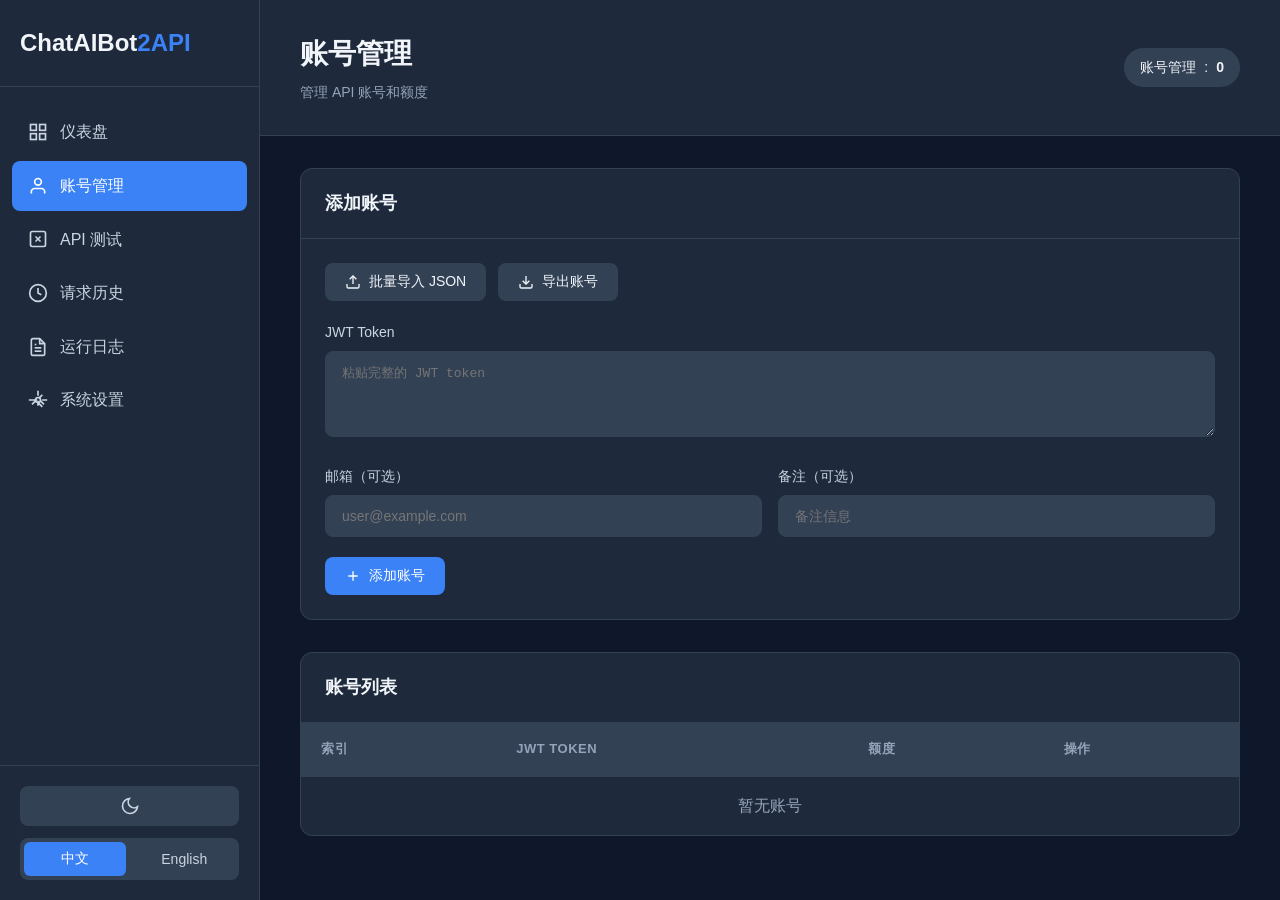
==== web/accounts.html @ 40c0797c "Initial commit: ChatAIBot 2API v2.0.0 Features: - OpenAI compatible API for image generation - Web m" ====
<!DOCTYPE html>
<html lang="zh-CN">
<head>
  <meta charset="UTF-8">
  <meta name="viewport" content="width=device-width, initial-scale=1.0">
  <title>Account Management - ChatAIBot 2API</title>
  <link rel="stylesheet" href="css/style.css">
</head>
<body>
  <div class="app-container">
    <!-- Sidebar -->
    <aside class="sidebar">
      <div class="sidebar-header">
        <h1 class="logo">ChatAIBot<span>2API</span></h1>
      </div>

      <nav class="sidebar-nav">
        <a href="dashboard.html" class="nav-item">
          <svg width="20" height="20" viewBox="0 0 24 24" fill="none" stroke="currentColor" stroke-width="2">
            <rect x="3" y="3" width="7" height="7"></rect>
            <rect x="14" y="3" width="7" height="7"></rect>
            <rect x="14" y="14" width="7" height="7"></rect>
            <rect x="3" y="14" width="7" height="7"></rect>
          </svg>
          <span data-i18n="nav.dashboard">仪表盘</span>
        </a>

        <a href="accounts.html" class="nav-item active">
          <svg width="20" height="20" viewBox="0 0 24 24" fill="none" stroke="currentColor" stroke-width="2">
            <path d="M20 21v-2a4 4 0 0 0-4-4H8a4 4 0 0 0-4 4v2"></path>
            <circle cx="12" cy="7" r="4"></circle>
          </svg>
          <span data-i18n="nav.accounts">账号管理</span>
        </a>

        <a href="playground.html" class="nav-item">
          <svg width="20" height="20" viewBox="0 0 24 24" fill="none" stroke="currentColor" stroke-width="2">
            <rect x="3" y="3" width="18" height="18" rx="2" ry="2"></rect>
            <line x1="9" y1="9" x2="15" y2="15"></line>
            <line x1="15" y1="9" x2="9" y2="15"></line>
          </svg>
          <span data-i18n="nav.playground">API 测试</span>
        </a>

        <a href="history.html" class="nav-item">
          <svg width="20" height="20" viewBox="0 0 24 24" fill="none" stroke="currentColor" stroke-width="2">
            <circle cx="12" cy="12" r="10"></circle>
            <polyline points="12 6 12 12 16 14"></polyline>
          </svg>
          <span>请求历史</span>
        </a>

        <a href="logs.html" class="nav-item">
          <svg width="20" height="20" viewBox="0 0 24 24" fill="none" stroke="currentColor" stroke-width="2">
            <path d="M14 2H6a2 2 0 0 0-2 2v16a2 2 0 0 0 2 2h12a2 2 0 0 0 2-2V8z"></path>
            <polyline points="14 2 14 8 20 8"></polyline>
            <line x1="16" y1="13" x2="8" y2="13"></line>
            <line x1="16" y1="17" x2="8" y2="17"></line>
            <polyline points="10 9 9 9 8 9"></polyline>
          </svg>
          <span data-i18n="nav.logs">运行日志</span>
        </a>

        <a href="settings.html" class="nav-item">
          <svg width="20" height="20" viewBox="0 0 24 24" fill="none" stroke="currentColor" stroke-width="2">
            <circle cx="12" cy="12" r="3"></circle>
            <path d="M12 1v6m0 6v6m5.2-13.2l-4.2 4.2m0 6l4.2 4.2M23 12h-6m-6 0H1m18.2 5.2l-4.2-4.2m-6 0l-4.2 4.2"></path>
          </svg>
          <span data-i18n="nav.settings">系统设置</span>
        </a>
      </nav>

      <div class="sidebar-footer">
        <div class="theme-switch" id="theme-switch">
          <svg width="20" height="20" viewBox="0 0 24 24" fill="none" stroke="currentColor" stroke-width="2">
            <path d="M21 12.79A9 9 0 1 1 11.21 3 7 7 0 0 0 21 12.79z"></path>
          </svg>
        </div>

        <div class="lang-switch">
          <button class="lang-btn active" data-lang="zh">中文</button>
          <button class="lang-btn" data-lang="en">English</button>
        </div>
      </div>
    </aside>

    <!-- Main Content -->
    <main class="main-content">
      <header class="page-header">
        <div>
          <h2 data-i18n="accounts.title">账号管理</h2>
          <p data-i18n="accounts.subtitle">管理 API 账号和额度</p>
        </div>
        <div class="header-actions">
          <span class="status-badge" id="account-count">
            <span data-i18n="accounts.title">账号</span>: <strong>0</strong>
          </span>
        </div>
      </header>

      <div class="content-wrapper">
        <!-- Add Account Form -->
        <div class="chart-card" style="margin-bottom: 32px;">
          <div class="card-header">
            <h3 data-i18n="accounts.add_account">添加账号</h3>
          </div>
          <div class="chart-content">
            <!-- 批量导入按钮 -->
            <div style="display: flex; gap: 12px; margin-bottom: 20px;">
              <button class="btn btn-secondary" onclick="document.getElementById('batch-import-input').click()">
                <svg width="16" height="16" viewBox="0 0 24 24" fill="none" stroke="currentColor" stroke-width="2">
                  <path d="M21 15v4a2 2 0 0 1-2 2H5a2 2 0 0 1-2-2v-4"></path>
                  <polyline points="17 8 12 3 7 8"></polyline>
                  <line x1="12" y1="3" x2="12" y2="15"></line>
                </svg>
                批量导入 JSON
              </button>
              <input type="file" id="batch-import-input" accept=".json" style="display: none;" onchange="importAccounts(event)">

              <button class="btn btn-secondary" onclick="exportAccounts()">
                <svg width="16" height="16" viewBox="0 0 24 24" fill="none" stroke="currentColor" stroke-width="2">
                  <path d="M21 15v4a2 2 0 0 1-2 2H5a2 2 0 0 1-2-2v-4"></path>
                  <polyline points="7 10 12 15 17 10"></polyline>
                  <line x1="12" y1="15" x2="12" y2="3"></line>
                </svg>
                导出账号
              </button>
            </div>

            <form id="add-account-form">
              <div class="form-group">
                <label data-i18n="accounts.jwt_token">JWT Token</label>
                <textarea
                  id="jwt-input"
                  rows="4"
                  data-i18n-placeholder="accounts.jwt_placeholder"
                  placeholder="粘贴完整的 JWT token"
                  required
                  style="font-family: 'Courier New', monospace; font-size: 13px;"
                ></textarea>
              </div>

              <div style="display: grid; grid-template-columns: 1fr 1fr; gap: 16px;">
                <div class="form-group">
                  <label data-i18n="accounts.email">邮箱（可选）</label>
                  <input type="text" id="email-input" placeholder="user@example.com">
                </div>

                <div class="form-group">
                  <label data-i18n="accounts.note">备注（可选）</label>
                  <input type="text" id="note-input" placeholder="备注信息">
                </div>
              </div>

              <button type="submit" class="btn btn-primary">
                <svg width="16" height="16" viewBox="0 0 24 24" fill="none" stroke="currentColor" stroke-width="2">
                  <line x1="12" y1="5" x2="12" y2="19"></line>
                  <line x1="5" y1="12" x2="19" y2="12"></line>
                </svg>
                <span data-i18n="accounts.submit">添加账号</span>
              </button>
            </form>
          </div>
        </div>

        <!-- Account List -->
        <div class="table-container">
          <div class="card-header">
            <h3 data-i18n="accounts.account_list">账号列表</h3>
          </div>
          <table>
            <thead>
              <tr>
                <th data-i18n="accounts.index">索引</th>
                <th>JWT Token</th>
                <th data-i18n="accounts.quota">额度</th>
                <th data-i18n="accounts.actions">操作</th>
              </tr>
            </thead>
            <tbody id="accounts-table-body">
              <tr>
                <td colspan="4" style="text-align: center; color: var(--text-muted);">
                  <span data-i18n="accounts.no_accounts">暂无账号</span>
                </td>
              </tr>
            </tbody>
          </table>
        </div>
      </div>
    </main>
  </div>

  <script src="js/theme.js"></script>
  <script src="js/i18n.js"></script>
  <script src="js/api.js"></script>
  <script src="js/accounts.js"></script>
</body>
</html>
---- web/css/style.css ----
:root {
  --primary: #3b82f6;
  --primary-dark: #2563eb;
  --success: #10b981;
  --warning: #f59e0b;
  --danger: #ef4444;
  --purple: #8b5cf6;
  --bg-primary: #0f172a;
  --bg-secondary: #1e293b;
  --bg-tertiary: #334155;
  --text-primary: #f1f5f9;
  --text-secondary: #cbd5e1;
  --text-muted: #94a3b8;
  --border: #334155;
  --shadow: 0 4px 6px -1px rgba(0, 0, 0, 0.3);
  --shadow-lg: 0 10px 15px -3px rgba(0, 0, 0, 0.4);
}

/* Light Theme */
[data-theme="light"] {
  --bg-primary: #f8fafc;
  --bg-secondary: #ffffff;
  --bg-tertiary: #f1f5f9;
  --text-primary: #0f172a;
  --text-secondary: #475569;
  --text-muted: #64748b;
  --border: #e2e8f0;
  --shadow: 0 4px 6px -1px rgba(0, 0, 0, 0.1);
  --shadow-lg: 0 10px 15px -3px rgba(0, 0, 0, 0.15);
}

* {
  margin: 0;
  padding: 0;
  box-sizing: border-box;
}

body {
  font-family: -apple-system, BlinkMacSystemFont, 'Segoe UI', Roboto, 'Helvetica Neue', Arial, sans-serif;
  background: var(--bg-primary);
  color: var(--text-primary);
  line-height: 1.6;
}

.app-container {
  display: flex;
  min-height: 100vh;
}

/* Sidebar */
.sidebar {
  width: 260px;
  background: var(--bg-secondary);
  border-right: 1px solid var(--border);
  display: flex;
  flex-direction: column;
  position: fixed;
  height: 100vh;
  overflow-y: auto;
}

.sidebar-header {
  padding: 24px 20px;
  border-bottom: 1px solid var(--border);
}

.logo {
  font-size: 24px;
  font-weight: 700;
  color: var(--text-primary);
}

.logo span {
  color: var(--primary);
}

.sidebar-nav {
  flex: 1;
  padding: 20px 12px;
}

.nav-item {
  display: flex;
  align-items: center;
  gap: 12px;
  padding: 12px 16px;
  color: var(--text-secondary);
  text-decoration: none;
  border-radius: 8px;
  margin-bottom: 4px;
  transition: all 0.2s;
}

.nav-item:hover {
  background: var(--bg-tertiary);
  color: var(--text-primary);
}

.nav-item.active {
  background: var(--primary);
  color: white;
}

.nav-item svg {
  flex-shrink: 0;
}

.sidebar-footer {
  padding: 20px;
  border-top: 1px solid var(--border);
}

.theme-switch {
  display: flex;
  align-items: center;
  justify-content: center;
  gap: 8px;
  padding: 10px;
  background: var(--bg-tertiary);
  border-radius: 8px;
  margin-bottom: 12px;
  cursor: pointer;
  transition: all 0.2s;
}

.theme-switch:hover {
  background: var(--border);
}

.theme-switch svg {
  width: 20px;
  height: 20px;
  color: var(--text-secondary);
}

.lang-switch {
  display: flex;
  gap: 8px;
  background: var(--bg-tertiary);
  padding: 4px;
  border-radius: 8px;
}

.lang-btn {
  flex: 1;
  padding: 8px 12px;
  border: none;
  background: transparent;
  color: var(--text-secondary);
  border-radius: 6px;
  cursor: pointer;
  font-size: 14px;
  transition: all 0.2s;
}

.lang-btn:hover {
  color: var(--text-primary);
}

.lang-btn.active {
  background: var(--primary);
  color: white;
}

/* Main Content */
.main-content {
  flex: 1;
  margin-left: 260px;
  min-height: 100vh;
}

.page-header {
  padding: 32px 40px;
  background: var(--bg-secondary);
  border-bottom: 1px solid var(--border);
  display: flex;
  justify-content: space-between;
  align-items: center;
}

.page-header h2 {
  font-size: 28px;
  font-weight: 700;
  margin-bottom: 4px;
}

.page-header p {
  color: var(--text-muted);
  font-size: 14px;
}

.header-actions {
  display: flex;
  gap: 12px;
  align-items: center;
}

.status-badge {
  display: flex;
  align-items: center;
  gap: 8px;
  padding: 8px 16px;
  background: var(--bg-tertiary);
  border-radius: 20px;
  font-size: 14px;
}

.status-dot {
  width: 8px;
  height: 8px;
  border-radius: 50%;
  background: var(--text-muted);
  animation: pulse 2s infinite;
}

.status-badge.online .status-dot {
  background: var(--success);
}

@keyframes pulse {
  0%, 100% { opacity: 1; }
  50% { opacity: 0.5; }
}

.content-wrapper {
  padding: 32px 40px;
  max-width: 1600px;
}

/* Stats Grid */
.stats-grid {
  display: grid;
  grid-template-columns: repeat(auto-fit, minmax(250px, 1fr));
  gap: 20px;
  margin-bottom: 32px;
}

.stat-card {
  background: var(--bg-secondary);
  border: 1px solid var(--border);
  border-radius: 12px;
  padding: 24px;
  display: flex;
  gap: 16px;
  align-items: center;
  transition: transform 0.2s, box-shadow 0.2s;
}

.stat-card:hover {
  transform: translateY(-2px);
  box-shadow: var(--shadow-lg);
}

.stat-icon {
  width: 48px;
  height: 48px;
  border-radius: 12px;
  display: flex;
  align-items: center;
  justify-content: center;
}

.stat-icon.blue { background: rgba(59, 130, 246, 0.1); color: var(--primary); }
.stat-icon.green { background: rgba(16, 185, 129, 0.1); color: var(--success); }
.stat-icon.purple { background: rgba(139, 92, 246, 0.1); color: var(--purple); }
.stat-icon.orange { background: rgba(245, 158, 11, 0.1); color: var(--warning); }

.stat-content {
  flex: 1;
}

.stat-label {
  font-size: 14px;
  color: var(--text-muted);
  margin-bottom: 4px;
}

.stat-value {
  font-size: 28px;
  font-weight: 700;
  color: var(--text-primary);
}

/* Charts Row */
.charts-row {
  display: grid;
  grid-template-columns: repeat(auto-fit, minmax(400px, 1fr));
  gap: 20px;
  margin-bottom: 32px;
}

.chart-card {
  background: var(--bg-secondary);
  border: 1px solid var(--border);
  border-radius: 12px;
  overflow: hidden;
}

.card-header {
  padding: 20px 24px;
  border-bottom: 1px solid var(--border);
}

.card-header h3 {
  font-size: 18px;
  font-weight: 600;
}

.chart-content {
  padding: 24px;
}

.request-type-item {
  display: flex;
  justify-content: space-between;
  align-items: center;
  padding: 12px 0;
  border-bottom: 1px solid var(--border);
}

.request-type-item:last-child {
  border-bottom: none;
}

.type-label {
  display: flex;
  align-items: center;
  gap: 12px;
  color: var(--text-secondary);
}

.type-dot {
  width: 12px;
  height: 12px;
  border-radius: 50%;
}

.type-value {
  font-size: 20px;
  font-weight: 600;
  color: var(--text-primary);
}

.pool-info {
  display: grid;
  grid-template-columns: 1fr 1fr;
  gap: 16px;
  margin-bottom: 20px;
}

.pool-item {
  display: flex;
  flex-direction: column;
  gap: 8px;
  padding: 16px;
  background: var(--bg-tertiary);
  border-radius: 8px;
}

.pool-item span {
  font-size: 14px;
  color: var(--text-muted);
}

.pool-item strong {
  font-size: 24px;
  color: var(--text-primary);
}

.quota-display {
  padding: 16px;
  background: var(--bg-tertiary);
  border-radius: 8px;
}

.quota-label {
  font-size: 14px;
  color: var(--text-muted);
  margin-bottom: 12px;
}

.quota-chips {
  display: flex;
  flex-wrap: wrap;
  gap: 8px;
}

.quota-chip {
  padding: 6px 12px;
  background: var(--bg-primary);
  border: 1px solid var(--border);
  border-radius: 6px;
  font-size: 13px;
  font-weight: 500;
  color: var(--text-primary);
}

/* Info Card */
.info-card {
  background: var(--bg-secondary);
  border: 1px solid var(--border);
  border-radius: 12px;
  overflow: hidden;
}

.info-grid {
  display: grid;
  grid-template-columns: repeat(auto-fit, minmax(200px, 1fr));
  gap: 1px;
  background: var(--border);
}

.info-item {
  display: flex;
  flex-direction: column;
  gap: 8px;
  padding: 20px 24px;
  background: var(--bg-secondary);
}

.info-label {
  font-size: 14px;
  color: var(--text-muted);
}

.info-value {
  font-size: 16px;
  font-weight: 600;
  color: var(--text-primary);
}

/* Buttons */
.btn {
  padding: 10px 20px;
  border: none;
  border-radius: 8px;
  font-size: 14px;
  font-weight: 500;
  cursor: pointer;
  transition: all 0.2s;
  display: inline-flex;
  align-items: center;
  gap: 8px;
}

.btn-primary {
  background: var(--primary);
  color: white;
}

.btn-primary:hover {
  background: var(--primary-dark);
}

.btn-danger {
  background: var(--danger);
  color: white;
}

.btn-danger:hover {
  background: #dc2626;
}

.btn-secondary {
  background: var(--bg-tertiary);
  color: var(--text-primary);
}

.btn-secondary:hover {
  background: var(--border);
}

/* Form Elements */
input, textarea, select {
  width: 100%;
  padding: 12px 16px;
  background: var(--bg-tertiary);
  border: 1px solid var(--border);
  border-radius: 8px;
  color: var(--text-primary);
  font-size: 14px;
  transition: all 0.2s;
}

input:focus, textarea:focus, select:focus {
  outline: none;
  border-color: var(--primary);
  box-shadow: 0 0 0 3px rgba(59, 130, 246, 0.1);
}

label {
  display: block;
  margin-bottom: 8px;
  font-size: 14px;
  font-weight: 500;
  color: var(--text-secondary);
}

.form-group {
  margin-bottom: 20px;
}

/* Table */
.table-container {
  background: var(--bg-secondary);
  border: 1px solid var(--border);
  border-radius: 12px;
  overflow: hidden;
}

table {
  width: 100%;
  border-collapse: collapse;
}

thead {
  background: var(--bg-tertiary);
}

th {
  padding: 16px 20px;
  text-align: left;
  font-size: 13px;
  font-weight: 600;
  color: var(--text-muted);
  text-transform: uppercase;
  letter-spacing: 0.5px;
}

td {
  padding: 16px 20px;
  border-top: 1px solid var(--border);
  color: var(--text-secondary);
}

tr:hover {
  background: var(--bg-tertiary);
}

/* Responsive */
@media (max-width: 768px) {
  .sidebar {
    width: 70px;
  }

  .sidebar-header, .sidebar-footer {
    padding: 16px 12px;
  }

  .logo span, .nav-item span, .lang-switch {
    display: none;
  }

  .main-content {
    margin-left: 70px;
  }

  .page-header {
    padding: 20px;
  }

  .content-wrapper {
    padding: 20px;
  }

  .stats-grid, .charts-row {
    grid-template-columns: 1fr;
  }
}

/* Animations */
@keyframes slideIn {
  from {
    transform: translateX(100%);
    opacity: 0;
  }
  to {
    transform: translateX(0);
    opacity: 1;
  }
}

@keyframes slideOut {
  from {
    transform: translateX(0);
    opacity: 1;
  }
  to {
    transform: translateX(100%);
    opacity: 0;
  }
}

@keyframes spin {
  to {
    transform: rotate(360deg);
  }
}
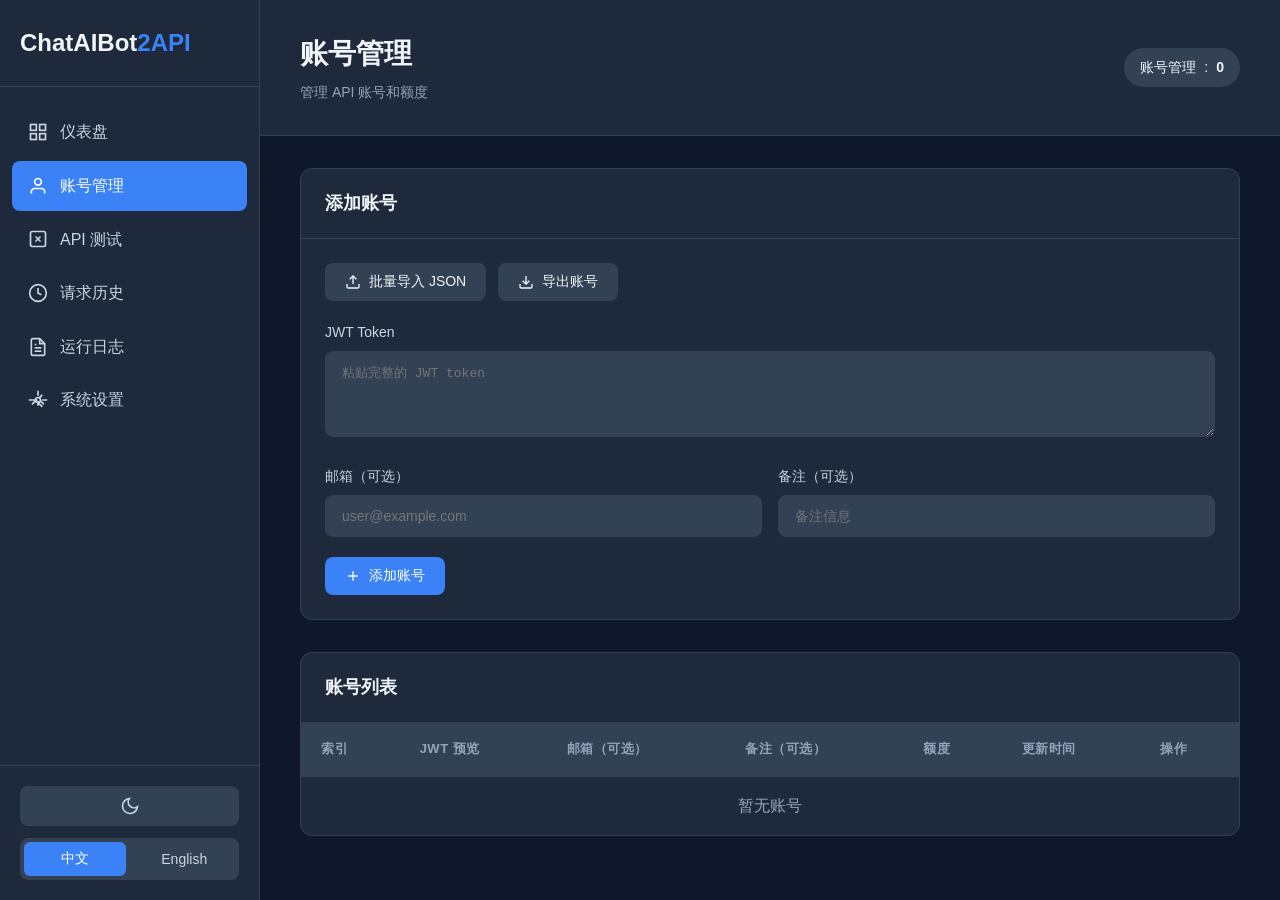
==== commit 69001198: "Improve account management and UI" ====
--- a/web/accounts.html
+++ b/web/accounts.html
@@ -172,14 +172,17 @@
             <thead>
               <tr>
                 <th data-i18n="accounts.index">索引</th>
-                <th>JWT Token</th>
+                <th data-i18n="accounts.jwt_preview">JWT 预览</th>
+                <th data-i18n="accounts.email">邮箱</th>
+                <th data-i18n="accounts.note">备注</th>
                 <th data-i18n="accounts.quota">额度</th>
+                <th data-i18n="accounts.updated_at">更新时间</th>
                 <th data-i18n="accounts.actions">操作</th>
               </tr>
             </thead>
             <tbody id="accounts-table-body">
               <tr>
-                <td colspan="4" style="text-align: center; color: var(--text-muted);">
+                <td colspan="7" style="text-align: center; color: var(--text-muted);">
                   <span data-i18n="accounts.no_accounts">暂无账号</span>
                 </td>
               </tr>
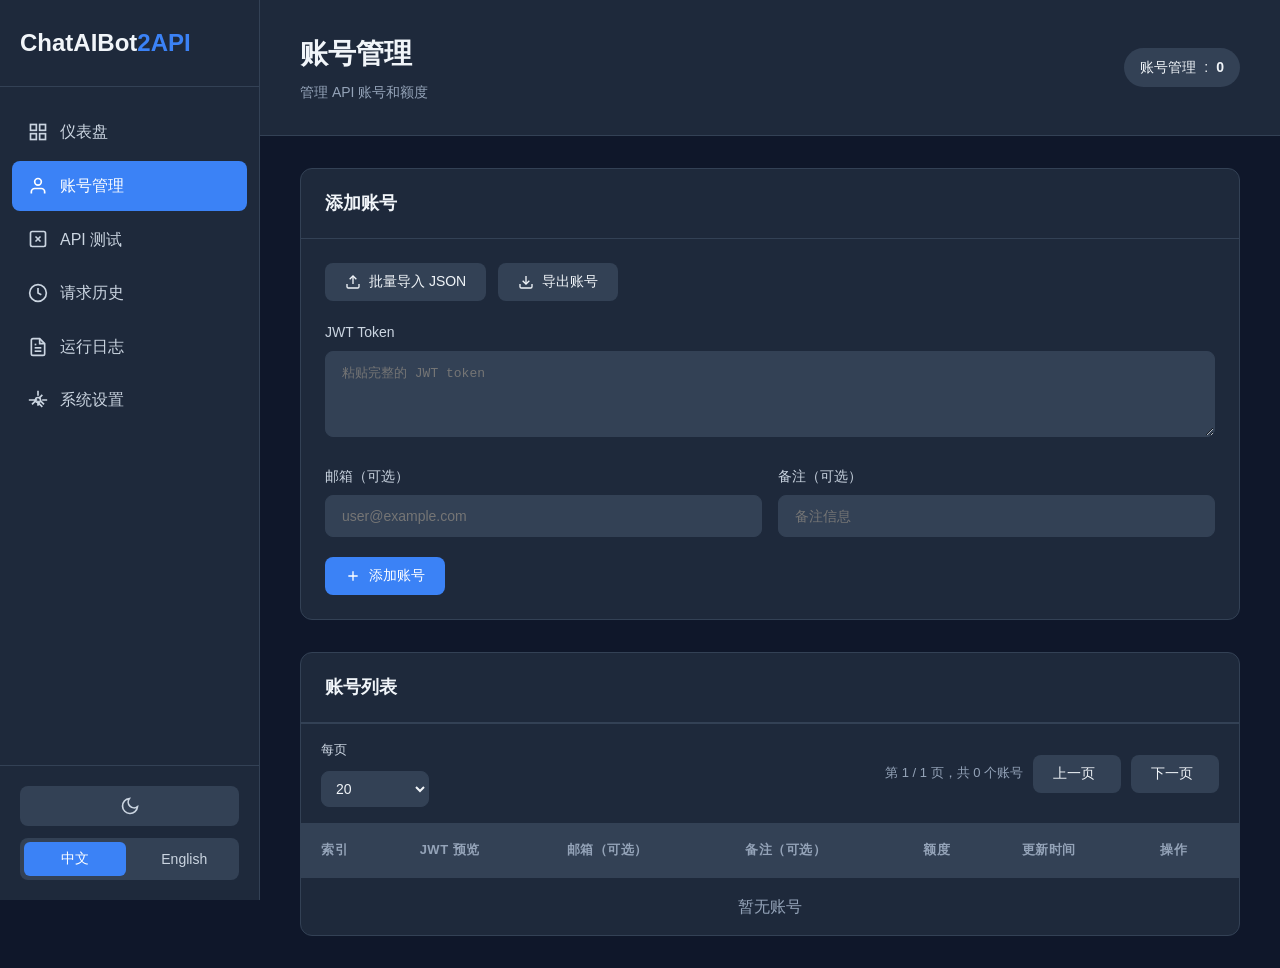
==== commit 17cdf502: "Add account pagination and persistent Docker storage" ====
--- a/web/accounts.html
+++ b/web/accounts.html
@@ -100,14 +100,14 @@
 
       <div class="content-wrapper">
         <!-- Add Account Form -->
-        <div class="chart-card" style="margin-bottom: 32px;">
+        <div class="chart-card chart-card-spaced">
           <div class="card-header">
             <h3 data-i18n="accounts.add_account">添加账号</h3>
           </div>
           <div class="chart-content">
             <!-- 批量导入按钮 -->
-            <div style="display: flex; gap: 12px; margin-bottom: 20px;">
-              <button class="btn btn-secondary" onclick="document.getElementById('batch-import-input').click()">
+            <div class="actions-row">
+              <button class="btn btn-secondary" id="import-accounts-btn">
                 <svg width="16" height="16" viewBox="0 0 24 24" fill="none" stroke="currentColor" stroke-width="2">
                   <path d="M21 15v4a2 2 0 0 1-2 2H5a2 2 0 0 1-2-2v-4"></path>
                   <polyline points="17 8 12 3 7 8"></polyline>
@@ -115,9 +115,9 @@
                 </svg>
                 批量导入 JSON
               </button>
-              <input type="file" id="batch-import-input" accept=".json" style="display: none;" onchange="importAccounts(event)">
-
-              <button class="btn btn-secondary" onclick="exportAccounts()">
+              <input type="file" id="batch-import-input" accept=".json" class="hidden-file-input">
+
+              <button class="btn btn-secondary" id="export-accounts-btn">
                 <svg width="16" height="16" viewBox="0 0 24 24" fill="none" stroke="currentColor" stroke-width="2">
                   <path d="M21 15v4a2 2 0 0 1-2 2H5a2 2 0 0 1-2-2v-4"></path>
                   <polyline points="7 10 12 15 17 10"></polyline>
@@ -136,11 +136,11 @@
                   data-i18n-placeholder="accounts.jwt_placeholder"
                   placeholder="粘贴完整的 JWT token"
                   required
-                  style="font-family: 'Courier New', monospace; font-size: 13px;"
+                  class="input-mono-sm"
                 ></textarea>
               </div>
 
-              <div style="display: grid; grid-template-columns: 1fr 1fr; gap: 16px;">
+              <div class="grid-two-equal">
                 <div class="form-group">
                   <label data-i18n="accounts.email">邮箱（可选）</label>
                   <input type="text" id="email-input" placeholder="user@example.com">
@@ -167,6 +167,22 @@
         <div class="table-container">
           <div class="card-header">
             <h3 data-i18n="accounts.account_list">账号列表</h3>
+          </div>
+          <div class="table-toolbar">
+            <div class="table-toolbar-group">
+              <label for="account-page-size" class="toolbar-label" data-i18n="accounts.page_size">每页</label>
+              <select id="account-page-size" class="toolbar-select">
+                <option value="10">10</option>
+                <option value="20" selected>20</option>
+                <option value="50">50</option>
+                <option value="100">100</option>
+              </select>
+            </div>
+            <div class="table-toolbar-group table-toolbar-group-right">
+              <span class="table-summary" id="account-page-summary">第 1 / 1 页，共 0 个账号</span>
+              <button type="button" class="btn btn-secondary btn-toolbar" id="account-prev-page" data-i18n="accounts.prev_page">上一页</button>
+              <button type="button" class="btn btn-secondary btn-toolbar" id="account-next-page" data-i18n="accounts.next_page">下一页</button>
+            </div>
           </div>
           <table>
             <thead>
@@ -182,7 +198,7 @@
             </thead>
             <tbody id="accounts-table-body">
               <tr>
-                <td colspan="7" style="text-align: center; color: var(--text-muted);">
+                <td colspan="7" class="table-empty-cell">
                   <span data-i18n="accounts.no_accounts">暂无账号</span>
                 </td>
               </tr>
--- a/web/css/style.css
+++ b/web/css/style.css
@@ -335,6 +335,18 @@
   border-radius: 50%;
 }
 
+.type-dot.primary {
+  background: var(--primary);
+}
+
+.type-dot.success {
+  background: var(--success);
+}
+
+.type-dot.warning {
+  background: var(--warning);
+}
+
 .type-value {
   font-size: 20px;
   font-weight: 600;
@@ -596,3 +608,438 @@
     transform: rotate(360deg);
   }
 }
+
+.models-grid {
+  display: grid;
+  grid-template-columns: repeat(auto-fill, minmax(200px, 1fr));
+  gap: 12px;
+}
+
+.docs-block {
+  margin-top: 32px;
+}
+
+.docs-shell {
+  font-family: "Courier New", monospace;
+  font-size: 13px;
+  line-height: 1.8;
+}
+
+.docs-endpoint {
+  color: var(--text-secondary);
+  margin-bottom: 16px;
+}
+
+.docs-label {
+  color: var(--text-muted);
+  margin-bottom: 12px;
+}
+
+.docs-label.spaced {
+  margin: 16px 0 12px;
+}
+
+.docs-pre {
+  background: var(--bg-tertiary);
+  padding: 16px;
+  border-radius: 8px;
+  overflow-x: auto;
+  color: var(--text-primary);
+}
+
+.block-spaced {
+  margin-bottom: 32px;
+}
+
+.settings-help {
+  color: var(--text-muted);
+  margin-bottom: 20px;
+}
+
+.mono-input {
+  font-family: "Courier New", monospace;
+}
+
+.loading-muted {
+  color: var(--text-muted);
+}
+
+.model-empty {
+  color: var(--text-muted);
+}
+
+.model-card {
+  padding: 12px 16px;
+  background: var(--bg-tertiary);
+  border: 1px solid var(--border);
+  border-radius: 8px;
+  font-family: "Courier New", monospace;
+  font-size: 13px;
+  color: var(--text-primary);
+}
+
+.chart-card-spaced {
+  margin-bottom: 32px;
+}
+
+.actions-row {
+  display: flex;
+  gap: 12px;
+  margin-bottom: 20px;
+}
+
+.hidden-file-input {
+  display: none;
+}
+
+.input-mono-sm {
+  font-family: "Courier New", monospace;
+  font-size: 13px;
+}
+
+.grid-two-equal {
+  display: grid;
+  grid-template-columns: 1fr 1fr;
+  gap: 16px;
+}
+
+.table-empty-cell {
+  text-align: center;
+  color: var(--text-muted);
+}
+
+.table-toolbar {
+  display: flex;
+  flex-wrap: wrap;
+  align-items: center;
+  justify-content: space-between;
+  gap: 12px;
+  padding: 16px 20px;
+  border-top: 1px solid var(--border);
+  border-bottom: 1px solid var(--border);
+  background: var(--bg-secondary);
+}
+
+.table-toolbar-group {
+  display: flex;
+  align-items: center;
+  gap: 10px;
+  flex-wrap: wrap;
+}
+
+.table-toolbar-group-right {
+  justify-content: flex-end;
+}
+
+.toolbar-label {
+  margin-bottom: 0;
+  font-size: 13px;
+}
+
+.toolbar-select {
+  min-width: 72px;
+  padding: 8px 10px;
+  border: 1px solid var(--border);
+  border-radius: 8px;
+  background: var(--bg-tertiary);
+  color: var(--text-primary);
+}
+
+.table-summary {
+  color: var(--text-muted);
+  font-size: 13px;
+}
+
+.btn-toolbar {
+  min-width: 88px;
+}
+
+.table-scroll-700 {
+  max-height: 700px;
+  overflow-y: auto;
+}
+
+.table-scroll-600 {
+  max-height: 600px;
+  overflow-y: auto;
+}
+
+.table-head-sticky {
+  position: sticky;
+  top: 0;
+  z-index: 10;
+}
+
+.col-w-180 {
+  width: 180px;
+}
+
+.col-w-160 {
+  width: 160px;
+}
+
+.col-w-150 {
+  width: 150px;
+}
+
+.col-w-120 {
+  width: 120px;
+}
+
+.col-w-100 {
+  width: 100px;
+}
+
+.modal-overlay {
+  display: none;
+  position: fixed;
+  inset: 0;
+  background: rgba(0, 0, 0, 0.9);
+  z-index: 10000;
+  align-items: center;
+  justify-content: center;
+}
+
+.modal-overlay.open {
+  display: flex;
+}
+
+.modal-content-fit {
+  max-width: 90%;
+  max-height: 90%;
+  position: relative;
+}
+
+.modal-image {
+  max-width: 100%;
+  max-height: 90vh;
+  border-radius: 8px;
+}
+
+.modal-close {
+  position: absolute;
+  top: 20px;
+  right: 20px;
+  background: white;
+  border: none;
+  border-radius: 50%;
+  width: 40px;
+  height: 40px;
+  cursor: pointer;
+  font-size: 24px;
+}
+
+.stats-grid-spaced {
+  margin-bottom: 32px;
+}
+
+.two-panel-grid {
+  display: grid;
+  grid-template-columns: 1fr 1fr;
+  gap: 32px;
+}
+
+.btn-full {
+  width: 100%;
+}
+
+.result-stage {
+  min-height: 400px;
+  display: flex;
+  align-items: center;
+  justify-content: center;
+  background: var(--bg-tertiary);
+  border-radius: 8px;
+}
+
+.text-muted {
+  color: var(--text-muted);
+}
+
+.result-actions {
+  margin-top: 16px;
+  display: none;
+  gap: 12px;
+}
+
+.result-actions.visible {
+  display: flex;
+}
+
+.loading-panel {
+  text-align: center;
+}
+
+.loading-spinner {
+  width: 48px;
+  height: 48px;
+  border: 4px solid var(--border);
+  border-top-color: var(--primary);
+  border-radius: 50%;
+  animation: spin 1s linear infinite;
+  margin: 0 auto 16px;
+}
+
+.error-panel {
+  text-align: center;
+  color: var(--danger);
+}
+
+.error-icon {
+  margin-bottom: 16px;
+}
+
+.generated-image {
+  max-width: 100%;
+  max-height: 600px;
+  border-radius: 8px;
+  display: block;
+  margin: 0 auto;
+}
+
+.cell-mono-xs-muted {
+  font-family: "Courier New", monospace;
+  font-size: 12px;
+  color: var(--text-muted);
+}
+
+.cell-mono-xs {
+  font-family: "Courier New", monospace;
+  font-size: 12px;
+}
+
+.cell-mono-sm {
+  font-family: "Courier New", monospace;
+  font-size: 13px;
+}
+
+.cell-truncate {
+  max-width: 300px;
+  overflow: hidden;
+  text-overflow: ellipsis;
+  white-space: nowrap;
+}
+
+.badge-compact,
+.log-badge {
+  padding: 4px 10px;
+  border-radius: 6px;
+  font-weight: 600;
+  font-size: 12px;
+  display: inline-block;
+}
+
+.status-success {
+  background: rgba(16, 185, 129, 0.1);
+  color: var(--success);
+}
+
+.status-failure {
+  background: rgba(239, 68, 68, 0.1);
+  color: var(--danger);
+}
+
+.action-btn-compact {
+  padding: 4px 12px;
+  font-size: 12px;
+}
+
+.text-muted-xs {
+  color: var(--text-muted);
+  font-size: 12px;
+}
+
+.warning-row {
+  background: rgba(239, 68, 68, 0.05);
+}
+
+.warning-mark {
+  color: var(--danger);
+  margin-left: 8px;
+}
+
+.jwt-preview-code {
+  font-size: 12px;
+  color: var(--text-muted);
+}
+
+.quota-badge {
+  padding: 4px 12px;
+  border-radius: 12px;
+  font-weight: 600;
+  font-size: 14px;
+  display: inline-block;
+}
+
+.quota-high {
+  background: rgba(16, 185, 129, 0.1);
+  color: var(--success);
+}
+
+.quota-medium {
+  background: rgba(245, 158, 11, 0.1);
+  color: var(--warning);
+}
+
+.quota-low {
+  background: rgba(239, 68, 68, 0.1);
+  color: var(--danger);
+}
+
+.updated-code {
+  font-size: 12px;
+  color: var(--text-muted);
+}
+
+.btn-danger-compact {
+  padding: 6px 16px;
+  font-size: 13px;
+}
+
+.toast-warning {
+  position: fixed;
+  top: 20px;
+  right: 20px;
+  padding: 16px 20px;
+  background: var(--warning);
+  color: white;
+  border-radius: 8px;
+  box-shadow: var(--shadow-lg);
+  z-index: 9999;
+  animation: slideIn 0.3s ease-out;
+}
+
+.toast-warning.hide {
+  animation: slideOut 0.3s ease-out;
+}
+
+.log-badge {
+  text-transform: uppercase;
+}
+
+.log-level-error {
+  background: rgba(239, 68, 68, 0.1);
+  color: var(--danger);
+}
+
+.log-level-warn {
+  background: rgba(245, 158, 11, 0.1);
+  color: var(--warning);
+}
+
+.log-level-success {
+  background: rgba(16, 185, 129, 0.1);
+  color: var(--success);
+}
+
+.log-level-info {
+  background: rgba(59, 130, 246, 0.1);
+  color: var(--primary);
+}
+
+@media (max-width: 960px) {
+  .two-panel-grid,
+  .grid-two-equal {
+    grid-template-columns: 1fr;
+  }
+}
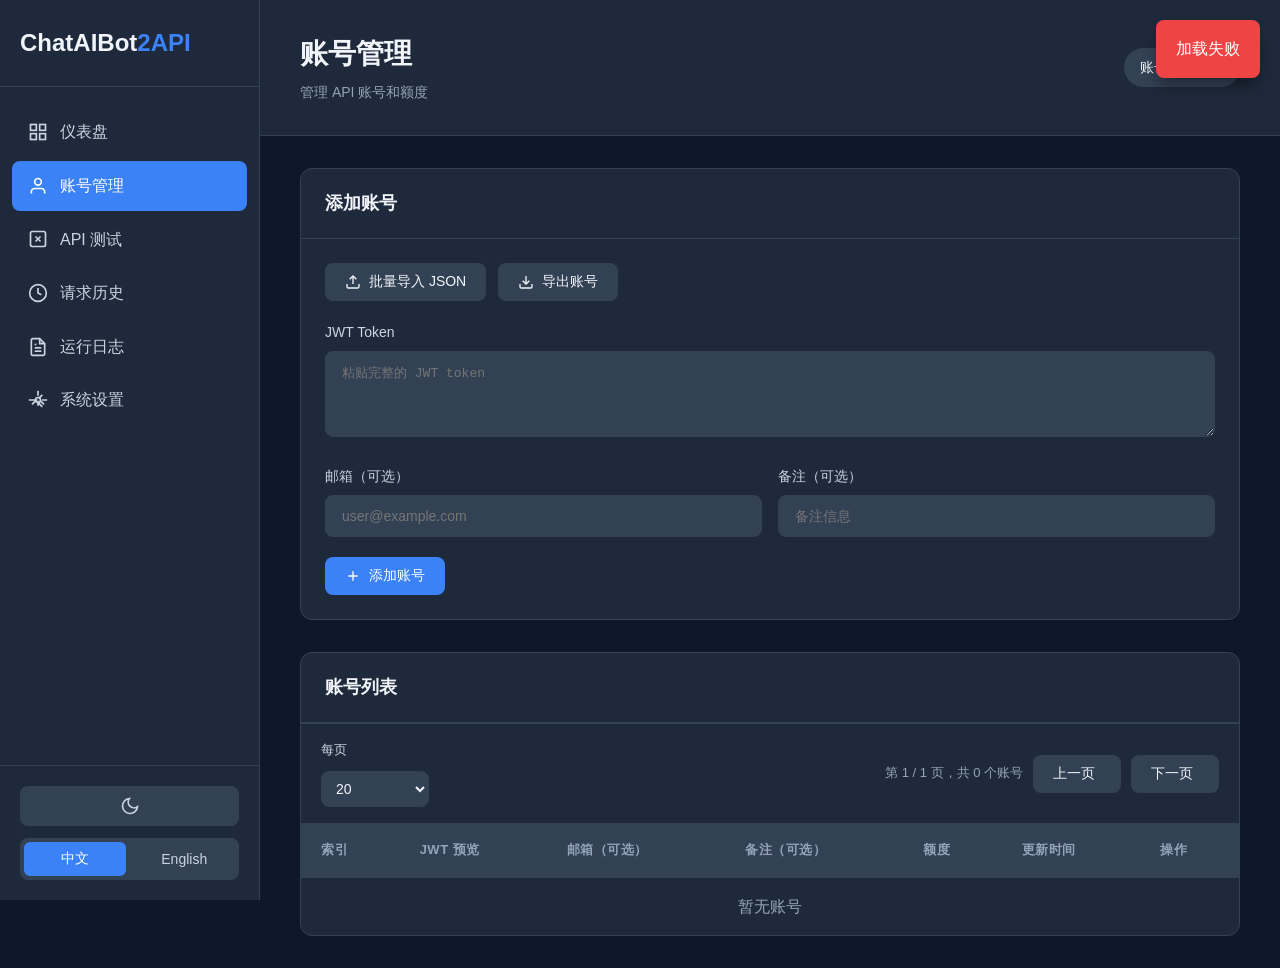
==== commit 5babbac3: "Add batch account import and improve account feedback" ====
--- a/web/accounts.html
+++ b/web/accounts.html
@@ -113,7 +113,7 @@
                   <polyline points="17 8 12 3 7 8"></polyline>
                   <line x1="12" y1="3" x2="12" y2="15"></line>
                 </svg>
-                批量导入 JSON
+                <span data-i18n="accounts.import_json">批量导入 JSON</span>
               </button>
               <input type="file" id="batch-import-input" accept=".json" class="hidden-file-input">
 
@@ -123,9 +123,10 @@
                   <polyline points="7 10 12 15 17 10"></polyline>
                   <line x1="12" y1="15" x2="12" y2="3"></line>
                 </svg>
-                导出账号
+                <span data-i18n="accounts.export_accounts">导出账号</span>
               </button>
             </div>
+            <div class="import-summary" id="import-summary" hidden></div>
 
             <form id="add-account-form">
               <div class="form-group">
--- a/web/css/style.css
+++ b/web/css/style.css
@@ -750,6 +750,76 @@
   font-size: 13px;
 }
 
+.import-summary {
+  margin-bottom: 20px;
+  padding: 16px 18px;
+  border: 1px solid var(--border);
+  border-radius: 12px;
+  background: var(--bg-tertiary);
+}
+
+.import-summary-title {
+  font-weight: 700;
+  color: var(--text-primary);
+  margin-bottom: 10px;
+}
+
+.import-summary-stats {
+  display: flex;
+  flex-wrap: wrap;
+  gap: 10px;
+}
+
+.import-summary-stat {
+  display: inline-flex;
+  align-items: center;
+  gap: 6px;
+  padding: 6px 10px;
+  border-radius: 999px;
+  font-size: 13px;
+  font-weight: 600;
+}
+
+.import-summary-stat.success {
+  background: rgba(16, 185, 129, 0.12);
+  color: var(--success);
+}
+
+.import-summary-stat.error {
+  background: rgba(239, 68, 68, 0.12);
+  color: var(--danger);
+}
+
+.import-summary-list {
+  margin: 12px 0 0;
+  padding-left: 18px;
+  color: var(--text-secondary);
+}
+
+.import-summary-list li + li {
+  margin-top: 6px;
+}
+
+.toast {
+  position: fixed;
+  top: 20px;
+  right: 20px;
+  padding: 16px 20px;
+  color: white;
+  border-radius: 8px;
+  box-shadow: var(--shadow-lg);
+  z-index: 9999;
+  animation: slideIn 0.3s ease-out;
+}
+
+.toast-success {
+  background: var(--success);
+}
+
+.toast-error {
+  background: var(--danger);
+}
+
 .btn-toolbar {
   min-width: 88px;
 }
@@ -997,19 +1067,10 @@
 }
 
 .toast-warning {
-  position: fixed;
-  top: 20px;
-  right: 20px;
-  padding: 16px 20px;
   background: var(--warning);
-  color: white;
-  border-radius: 8px;
-  box-shadow: var(--shadow-lg);
-  z-index: 9999;
-  animation: slideIn 0.3s ease-out;
-}
-
-.toast-warning.hide {
+}
+
+.toast.hide {
   animation: slideOut 0.3s ease-out;
 }
 
